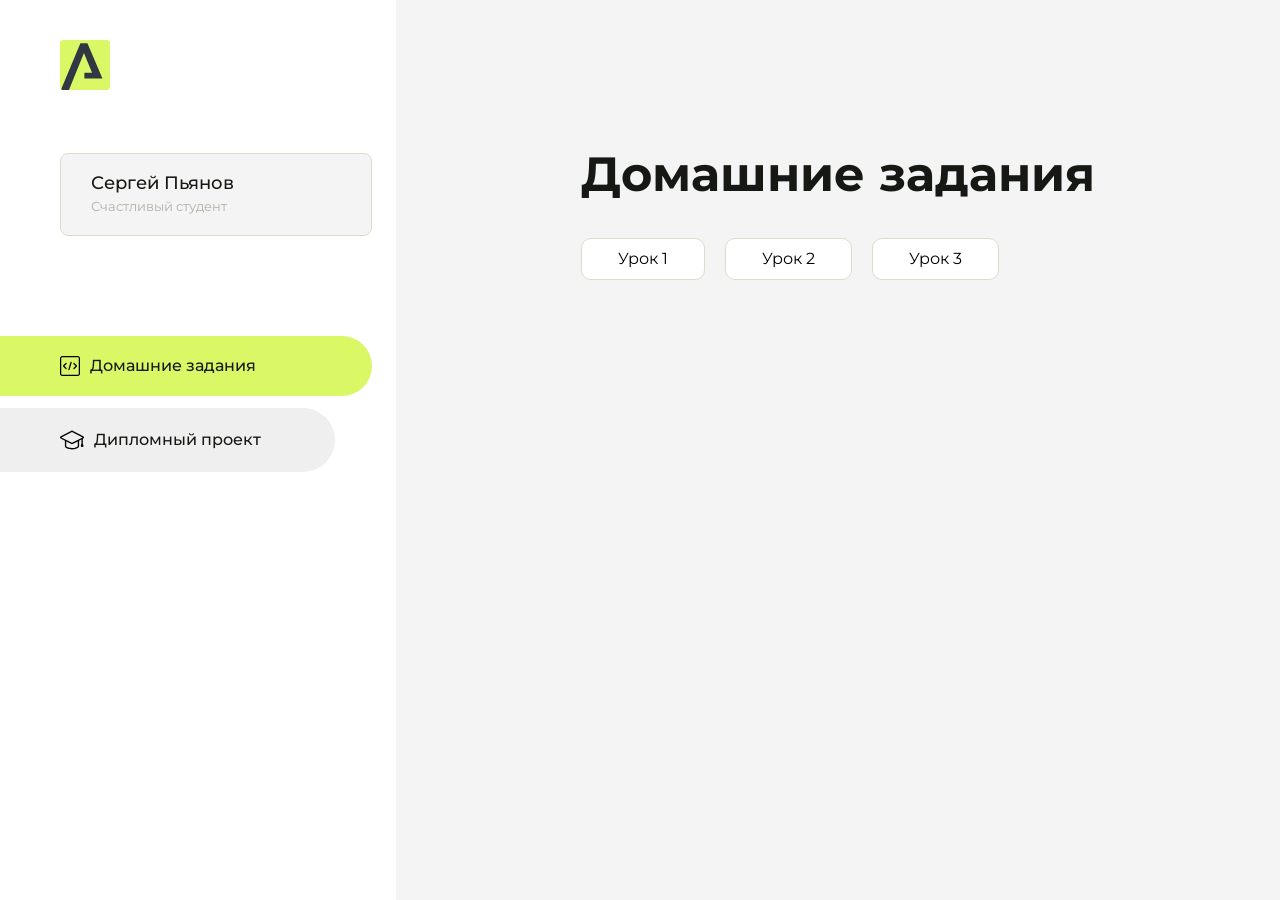
==== index.html @ 011b65bd "Update index.html" ====
<!DOCTYPE html>
<html lang="en">
<head>
    <meta charset="UTF-8">
    <meta name="viewport" content="width=device-width, initial-scale=1.0">
    <title>Домашняя работа</title>
    <link rel="shortcut icon" href="src/logo.ico" type="image/x-icon">
    <link rel="preconnect" href="https://fonts.googleapis.com">
    <link rel="preconnect" href="https://fonts.gstatic.com" crossorigin>
    <link href="https://fonts.googleapis.com/css2?family=Montserrat:wght@400;500;700&family=Rubik:wght@500&display=swap"
          rel="stylesheet">
    <link rel="stylesheet" href="src/style.css">
</head>
<body id="body">
<div class="overlay" id="overlay"></div>
<div class="layout">
    <div class="burger" id="burger">
        <svg viewBox="0 0 24 24" fill="none" xmlns="http://www.w3.org/2000/svg">
            <g id="SVGRepo_bgCarrier" stroke-width="0"></g>
            <g id="SVGRepo_tracerCarrier" stroke-linecap="round" stroke-linejoin="round"></g>
            <g id="SVGRepo_iconCarrier">
                <path d="M4 18L20 18" stroke="#DAF765" stroke-width="2" stroke-linecap="round"></path>
                <path d="M4 12L20 12" stroke="#DAF765" stroke-width="2" stroke-linecap="round"></path>
                <path d="M4 6L20 6" stroke="#DAF765" stroke-width="2" stroke-linecap="round"></path>
            </g>
        </svg>
    </div>
    <aside class="sidebar" id="sidebar">
        <div class="sidebar__inner">
            <div class="logo">
                <svg width="50" height="50" viewBox="0 0 50 50" fill="none" xmlns="http://www.w3.org/2000/svg">
                    <g clip-path="url(#clip0_513_74730)">
                        <path d="M46.17 -0.257004H3.83C1.57281 -0.257004 -0.257 1.57281 -0.257 3.83V46.17C-0.257 48.4272 1.57281 50.257 3.83 50.257H46.17C48.4272 50.257 50.257 48.4272 50.257 46.17V3.83C50.257 1.57281 48.4272 -0.257004 46.17 -0.257004Z"
                              fill="#DAF765"/>
                        <path d="M24.375 38.4H42.461L27.441 3.1585H20.4355C20.4355 3.1585 6.7895 35.881 1.1945 49.294C2.015 50.0275 3.0945 50.257 3.6945 50.257H8.8445L23.954 13.07L32.0465 32.8285H24.375V38.4Z"
                              fill="#323843"/>
                    </g>
                    <defs>
                        <clipPath id="clip0_513_74730">
                            <rect width="50" height="50" fill="white"/>
                        </clipPath>
                    </defs>
                </svg>
            </div>
            <div class="sidebar__user">
                <div class="sidebar__name">Сергей Пьянов</div>
                <div class="sidebar__text">Счастливый студент</div>
            </div>
            <div class="sidebar__tabs">
                <div class="sidebar__item">
                    <button class="sidebar__button active" id="tasks">
                        <svg xmlns="http://www.w3.org/2000/svg" width="20" height="20" viewBox="0 0 20 20" fill="none">
                            <g clip-path="url(#clip0_704_74543)">
                                <path d="M17.7083 20H2.29167C1.0275 20 0 18.9725 0 17.7083V2.29167C0 1.0275 1.0275 0 2.29167 0H17.7083C18.9725 0 20 1.0275 20 2.29167V17.7083C20 18.9725 18.9725 20 17.7083 20ZM2.29167 1.25C1.7175 1.25 1.25 1.7175 1.25 2.29167V17.7083C1.25 18.2825 1.7175 18.75 2.29167 18.75H17.7083C18.2825 18.75 18.75 18.2825 18.75 17.7083V2.29167C18.75 1.7175 18.2825 1.25 17.7083 1.25H2.29167Z"
                                      fill="black"/>
                                <path d="M6.04167 13.125C5.88167 13.125 5.72167 13.0642 5.6 12.9417L3.1 10.4417C2.85583 10.1975 2.85583 9.80167 3.1 9.5575L5.6 7.0575C5.84417 6.81333 6.24 6.81333 6.48417 7.0575C6.72833 7.30167 6.72833 7.6975 6.48417 7.94167L4.42583 10L6.48417 12.0583C6.72833 12.3025 6.72833 12.6983 6.48417 12.9425C6.36167 13.0642 6.20167 13.125 6.04167 13.125Z"
                                      fill="black"/>
                                <path d="M8.95833 14.1667C8.9 14.1667 8.84 14.1583 8.78167 14.1417C8.45083 14.0442 8.26083 13.6967 8.35833 13.3658L10.4417 6.28251C10.5392 5.95084 10.8892 5.76417 11.2175 5.85917C11.5483 5.95667 11.7383 6.30417 11.6408 6.63501L9.5575 13.7183C9.47833 13.9908 9.22833 14.1667 8.95833 14.1667Z"
                                      fill="black"/>
                                <path d="M13.9583 13.125C13.7983 13.125 13.6383 13.0642 13.5167 12.9417C13.2725 12.6975 13.2725 12.3017 13.5167 12.0575L15.575 9.99916L13.5167 7.94083C13.2725 7.69666 13.2725 7.30083 13.5167 7.05666C13.7608 6.81249 14.1567 6.81249 14.4008 7.05666L16.9008 9.55666C17.145 9.80083 17.145 10.1967 16.9008 10.4408L14.4008 12.9408C14.2783 13.0642 14.1183 13.125 13.9583 13.125Z"
                                      fill="black"/>
                            </g>
                            <defs>
                                <clipPath id="clip0_704_74543">
                                    <rect width="20" height="20" fill="white"/>
                                </clipPath>
                            </defs>
                        </svg>
                        <span>Домашние задания</span></button>
                </div>
                <div class="sidebar__item">
                    <button class="sidebar__button" id="diplom">
                        <svg xmlns="http://www.w3.org/2000/svg" width="24" height="24" viewBox="0 0 24 24" fill="none">
                            <g clip-path="url(#clip0_704_74553)">
                                <path d="M23.2628 10.5971C23.7176 10.365 24 9.90375 24 9.39337C24 8.883 23.7176 8.42175 23.2628 8.18962L12.6135 2.75362C12.2291 2.55824 11.7705 2.55787 11.3854 2.75399L0.736875 8.19C0.282375 8.42175 0 8.883 0 9.39337C0 9.90375 0.282375 10.365 0.736875 10.5971L4.89038 12.7177V18.2074C4.89038 19.8154 8.412 21.393 12 21.393C15.5884 21.393 19.1096 19.815 19.1096 18.2074V12.7174L21.4609 11.517V15.8017L20.901 17.2305C20.7409 17.6389 20.7934 18.0994 21.0405 18.4616C21.2876 18.8246 21.6979 19.041 22.1366 19.041C22.5754 19.041 22.9852 18.8246 23.2324 18.462C23.4795 18.099 23.532 17.6385 23.3719 17.2301L22.8124 15.8021V10.827L23.2628 10.5971ZM17.7623 18.1721C17.6198 18.6375 15.3491 20.0419 12 20.0419C8.65088 20.0419 6.38025 18.6375 6.2415 18.2074V12.3037L6.23887 12.3019C6.23812 12.057 6.1065 11.8207 5.87325 11.7019L1.3515 9.39337L12 3.95737L22.6489 9.39337L12 14.8294L5.87325 11.7019C5.54063 11.5331 4.6695 11.6674 4.5 12C4.33012 12.3322 4.55813 12.5479 4.89038 12.7177L11.3857 16.0331C11.5781 16.1314 11.7889 16.1805 12 16.1805C12.2107 16.1805 12.4222 16.1314 12.6146 16.0331L17.7593 13.407L17.7623 18.1721Z"
                                      fill="black"/>
                            </g>
                            <defs>
                                <clipPath id="clip0_704_74553">
                                    <rect width="24" height="24" fill="white"/>
                                </clipPath>
                            </defs>
                        </svg>
                        <span>Дипломный проект</span></button>
                </div>
            </div>
        </div>

    </aside>
    <div class="content">
        <div class="container">
            <div class="content__block" id="tasksBlock">
                <div class="content__title">Домашние задания</div>
                <ul class="content__list">
                    <li class="content__list-item">
                        <a href="Hello-arokenru/index.html">Урок 1</a>
                    </li>
                    <li class="content__list-item">
                        <a href="FIT-STUDIO/index.html">Урок 2</a>
                    </li>
                    <li class="content__list-item">
                        <a href="Table/index.html">Урок 3</a>
                    </li>
                </ul>
            </div>
            <div class="content__block hidden" id="diplomBlock">
                <div class="content__title">Дипломный проект</div>
                <div class="content__list-diplom">
                    <a href="ПАПКА-С-НОМЕРОМ-УРОКА">Ссылка на ДЗ</a>
                </div>
                <div class="content__decor">
                    <div class="content__decor-text">Давай проверим, чему ты научился!</div>
                    <div class="content__decor-img">
                        <img src="src/decor.png" alt="decor">
                    </div>
                </div>
            </div>
        </div>
    </div>
</div>
<script src="src/index.js"></script>
</body>
</html>
---- src/style.css ----
*{padding: 0;margin: 0;border: 0;}
*,*:before,*:after{-webkit-box-sizing: border-box;box-sizing: border-box;}
:focus,:active{outline: none;}
a:focus,a:active{outline: none;}
nav,footer,header,aside{display: block;}
html,body{
    height:100%;width:100%;
    font-size:100%;line-height:1;-ms-text-size-adjust:100%;-moz-text-size-adjust:100%;-webkit-text-size-adjust:100%;}
input,button,textarea{font-family:inherit;}
input::-ms-clear{display: none;}
button{cursor: pointer;}
button::-moz-focus-inner{padding:0;border:0;}
a,a:visited{text-decoration: none;}
a:hover{text-decoration: none;}
ul li{list-style: none;}
img{vertical-align: top;}
h1,h2,h3,h4,h5,h6{font-size:inherit;font-weight: inherit;}
a{color:inherit;}



body {
    font-family: "Montserrat",SansSerif;
    color: black;
}

body.overflow {
    overflow: hidden;
}



.layout {
    display: -webkit-box;
    display: -ms-flexbox;
    display: flex;
    min-height: 100vh;
}

.sidebar {
    padding: 40px 24px 40px 0;
    -ms-flex-negative: 0;
    flex-shrink: 0;
    background-color: white;
}



.content {
    -webkit-box-flex: 1;
    -ms-flex-positive: 1;
    flex-grow: 1;
    background-color: #F4F4F4;
}

.container {
    display: -webkit-box;
    display: -ms-flexbox;
    display: flex;
    -webkit-box-orient: vertical;
    -webkit-box-direction: normal;
    -ms-flex-direction: column;
    flex-direction: column;
    -webkit-box-pack: center;
    -ms-flex-pack: center;
    justify-content: center;
    -webkit-box-align: center;
    -ms-flex-align: center;
    align-items: center;
    padding: 150px 60px 80px 60px;
}


.logo {
    margin-left: 60px;
    margin-bottom: 60px;
}

.sidebar__user {
    background-color: #F4F4F4;
    padding: 20px 30px;
    margin-left: 60px;
    margin-bottom: 100px;
    border-radius: 8px;
    border: 1px solid #DADEC9;
}

.sidebar__name {
    color:#161814;
    font-size: 18px;
    font-weight: 500;
    margin-bottom: 6px;
}

.sidebar__text {
    color: #AFB1A7;
    font-size: 13px;
    font-weight: 400;
    line-height: 130%; /* 16.9px */
}

.sidebar__item {
    width: 372px;
}

.sidebar__button {
    display: -webkit-box;
    display: -ms-flexbox;
    display: flex;
    -webkit-box-align: center;
    -ms-flex-align: center;
    align-items: center;
    gap: 10px;
    padding: 20px 60px;
    margin-bottom: 12px;
    border-radius: 0px 100px 100px 0px;
    -webkit-transition: all .5s;
    -o-transition: all .5s;
    transition: all .5s;
    cursor: pointer;
    width: 90%;
    color:#161814;
    font-size: 16px;
    font-weight: 500;
}

.sidebar__button.active , .sidebar__button:hover {
    width: 100%;
    background-color: #DAF765;
}


.content__title {
    color: #161814;
    font-size: 48px;
    font-weight: 700;
    margin-bottom: 40px;
}

.content__list {
    display: -webkit-box;
    display: -ms-flexbox;
    display: flex;
    -webkit-box-align: center;
    -ms-flex-align: center;
    align-items: center;
    -ms-flex-wrap: wrap;
    flex-wrap: wrap;
    gap: 20px;
}



.content__list-item  {
    cursor: pointer;
    padding: 12px 18px;
    background-color: #fff;
    border-radius: 10px;
    border: 1px solid #DADEC9;
    -webkit-transition: all .3s;
    -o-transition: all .3s;
    transition: all .3s;
}

.content__list-item:hover,.content__list-diplom:hover {
    background-color: #AFB1A7;
}

li a {
    padding: 12px 18px;

}


.content__list-diplom {
    -webkit-transition: all .3s;
    -o-transition: all .3s;
    transition: all .3s;
    display: inline-block;
    padding: 12px 18px;
    background-color: #fff;
    border-radius: 10px;
    border: 1px solid #DADEC9;
}

.content__decor {
    display: -webkit-box;
    display: -ms-flexbox;
    display: flex;
    -webkit-box-align: center;
    -ms-flex-align: center;
    align-items: center;
}

.content__decor-text {
    color:#BEDD44;
    font-size: 36px;
    font-weight: 700;
    line-height: 110%; /* 39.6px */
}

.content__block {
    max-width: 1200px;
}

.content__block.hidden {
    display: none;
}

.content__decor-img img{
    width: 100%;
}

.burger {
    display: none;
    padding: 5px;
    position: fixed;
    top: 3%;
    right: 7%;
    width: 40px;
    height: 40px;
    background-color: #161814;
    border-radius: 50%;
    z-index: 10;
    border: 1px solid #DAF765;
}

@media (max-width: 768px) {
    .burger {
        display: block;
    }

    .sidebar {
        -webkit-transition: all .3s;
        -o-transition: all .3s;
        transition: all .3s;
        -webkit-transform: translateX(-100%);
        -ms-transform: translateX(-100%);
        transform: translateX(-100%);
        position: fixed;
        top: 0;
        left: 0;
        bottom: 0;
        z-index: 5;
    }

    .sidebar.show {
        -webkit-transform: translateX(0%);
        -ms-transform: translateX(0%);
        transform: translateX(0%);
    }

    .overlay {
        opacity: 0;
        pointer-events: none;
        -webkit-transition: all .3s;
        -o-transition: all .3s;
        transition: all .3s;
        position: absolute;
        top: 0;
        right: 0;
        left: 0;
        bottom: 0;
        z-index: 3;
        background-color: #000000e0;
    }

    .overlay.show {
        opacity: 1;
        pointer-events: all;
    }

    .container {
        padding: 40px 20px;
        min-height: 100%;
    }

    .content__decor {
        margin-top: 20px;
        -webkit-box-orient: vertical;
        -webkit-box-direction: normal;
        -ms-flex-direction: column;
        flex-direction: column;
    }
}

@media (max-width: 400px) {
    .sidebar__user {
        margin-left: 0;
    }
}
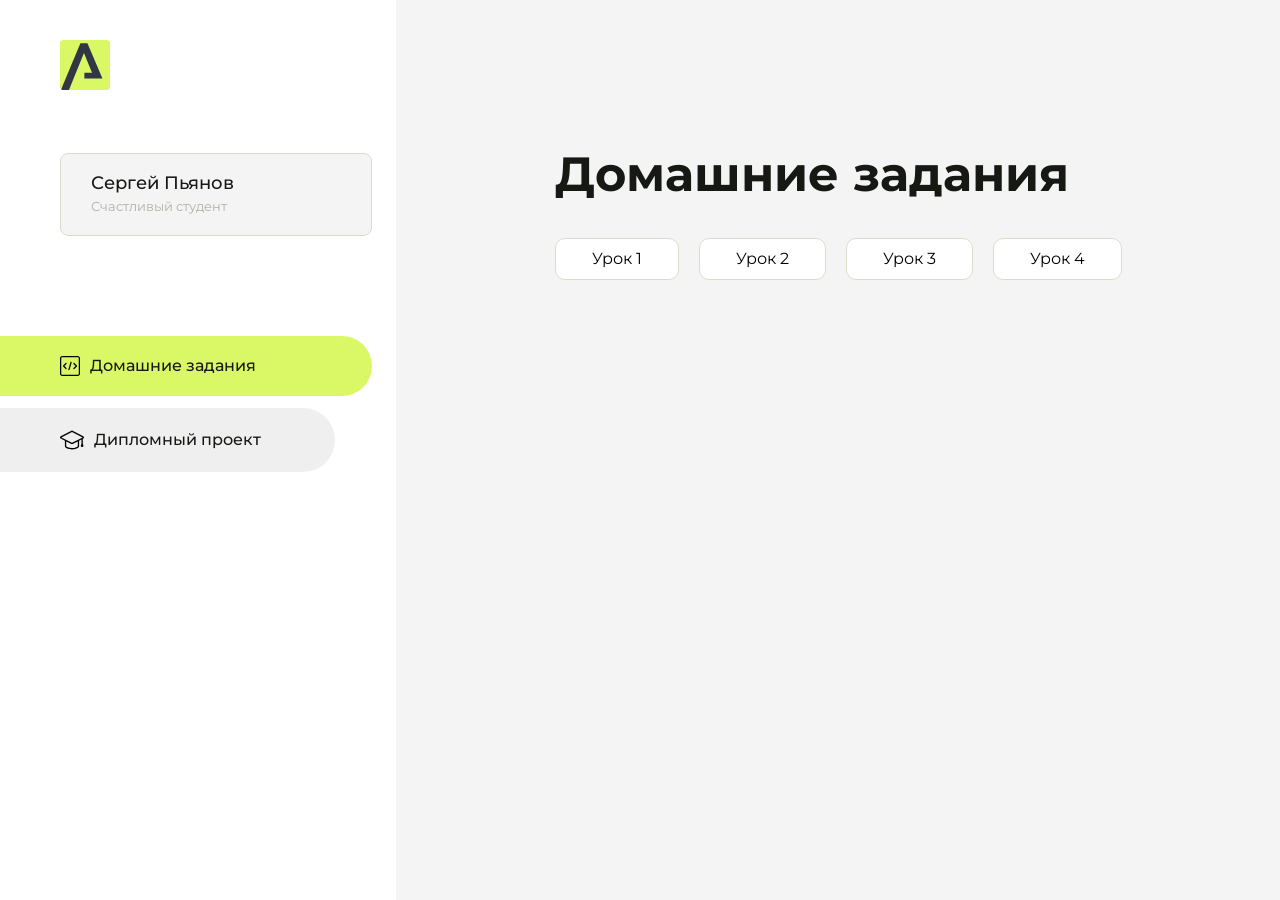
==== commit 3d7b8c1e: "Update index.html" ====
--- a/index.html
+++ b/index.html
@@ -101,6 +101,9 @@
                     <li class="content__list-item">
                         <a href="Table/index.html">Урок 3</a>
                     </li>
+                    <li class="content__list-item">
+                        <a href="Form/index.html">Урок 4</a>
+                    </li>
                 </ul>
             </div>
             <div class="content__block hidden" id="diplomBlock">
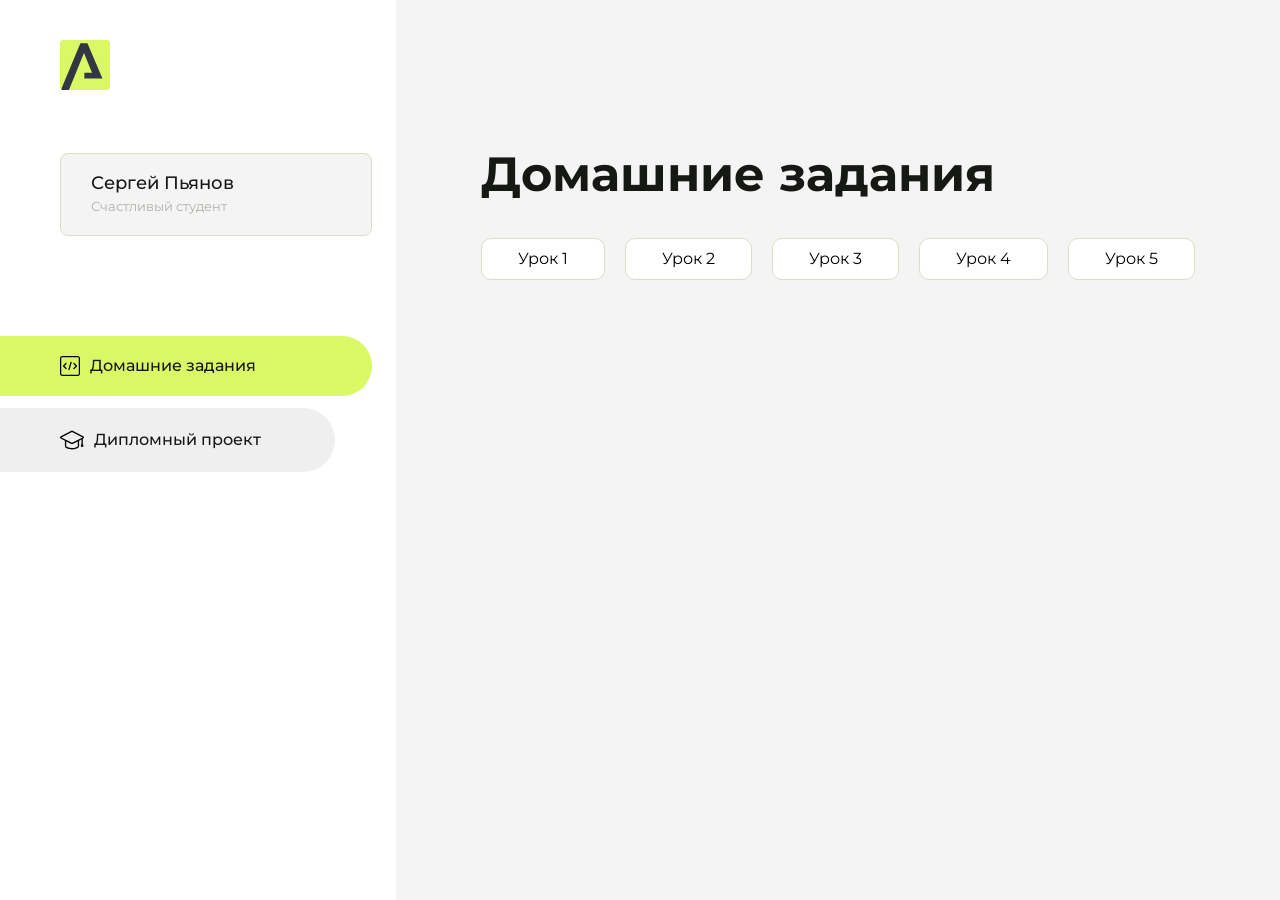
==== commit 07954feb: "Update index.html" ====
--- a/index.html
+++ b/index.html
@@ -96,13 +96,16 @@
                         <a href="Hello-arokenru/index.html">Урок 1</a>
                     </li>
                     <li class="content__list-item">
-                        <a href="FIT-STUDIO/index.html">Урок 2</a>
+                        <a href="FIT-STUDIO/article.html">Урок 2</a>
                     </li>
                     <li class="content__list-item">
                         <a href="Table/index.html">Урок 3</a>
                     </li>
                     <li class="content__list-item">
                         <a href="Form/index.html">Урок 4</a>
+                    </li>
+                    <li class="content__list-item">
+                        <a href="Flex-Header/index.html">Урок 5</a>
                     </li>
                 </ul>
             </div>
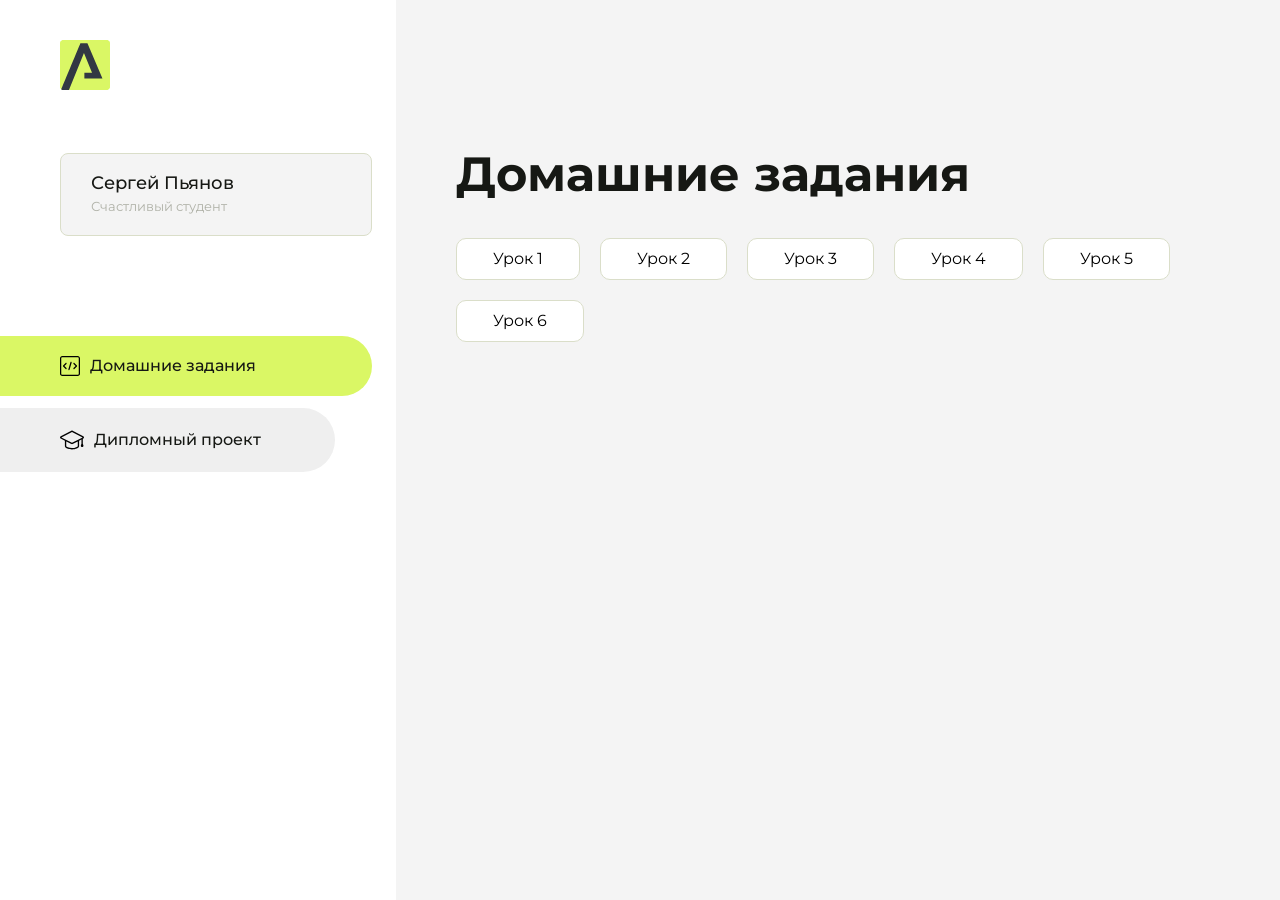
==== commit 85f78ed7: "Update index.html" ====
--- a/index.html
+++ b/index.html
@@ -107,6 +107,9 @@
                     <li class="content__list-item">
                         <a href="Flex-Header/index.html">Урок 5</a>
                     </li>
+                    <li class="content__list-item">
+                        <a href="Form-2/index.html">Урок 6</a>
+                    </li>
                 </ul>
             </div>
             <div class="content__block hidden" id="diplomBlock">
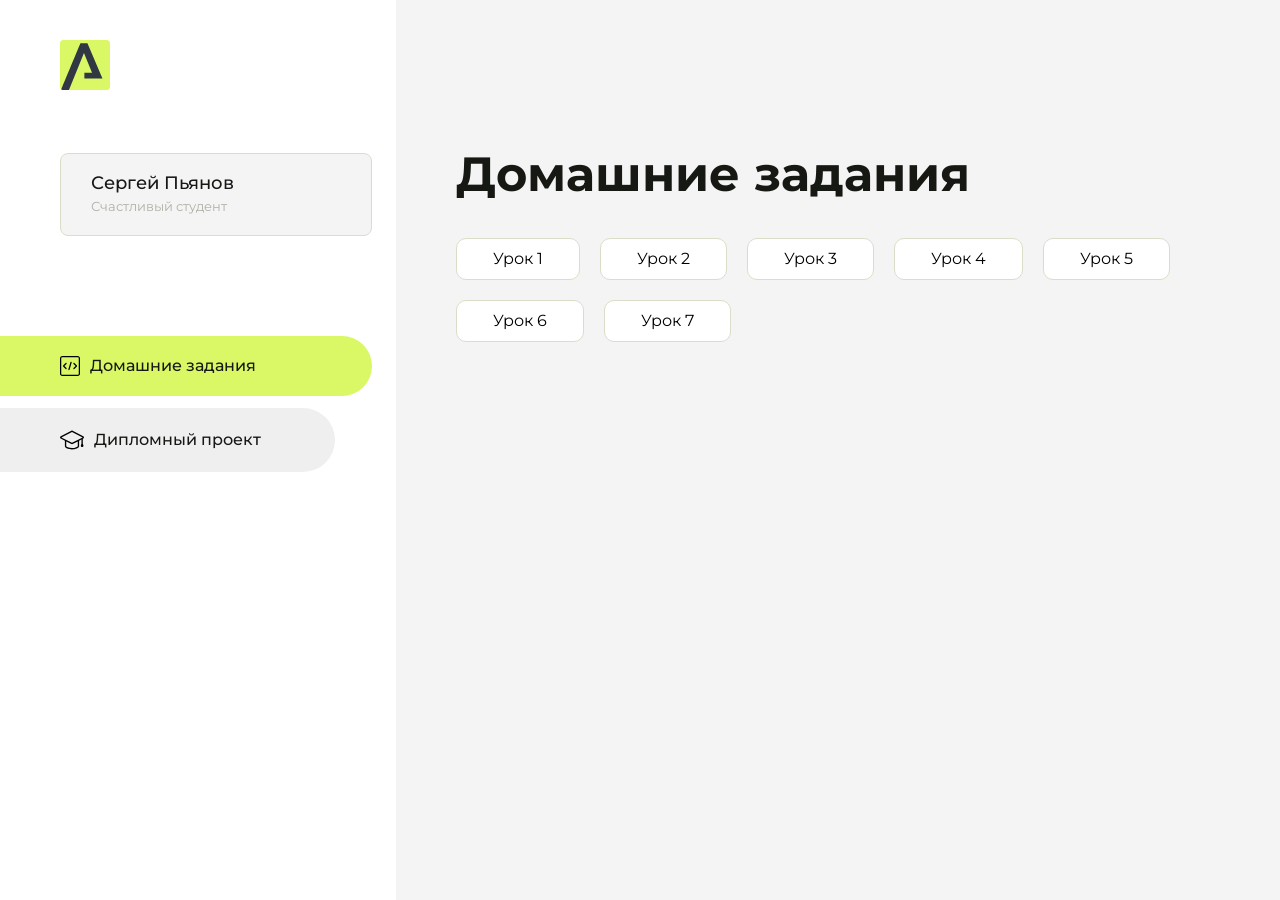
==== commit 737ba63f: "Update index.html" ====
--- a/index.html
+++ b/index.html
@@ -96,7 +96,7 @@
                         <a href="Hello-arokenru/index.html">Урок 1</a>
                     </li>
                     <li class="content__list-item">
-                        <a href="FIT-STUDIO/article.html">Урок 2</a>
+                        <a href="FIT-STUDIO/index.html">Урок 2</a>
                     </li>
                     <li class="content__list-item">
                         <a href="Table/index.html">Урок 3</a>
@@ -109,6 +109,9 @@
                     </li>
                     <li class="content__list-item">
                         <a href="Form-2/index.html">Урок 6</a>
+                    </li>
+                    <li class="content__list-item">
+                        <a href="grid/index.html">Урок 7</a>
                     </li>
                 </ul>
             </div>
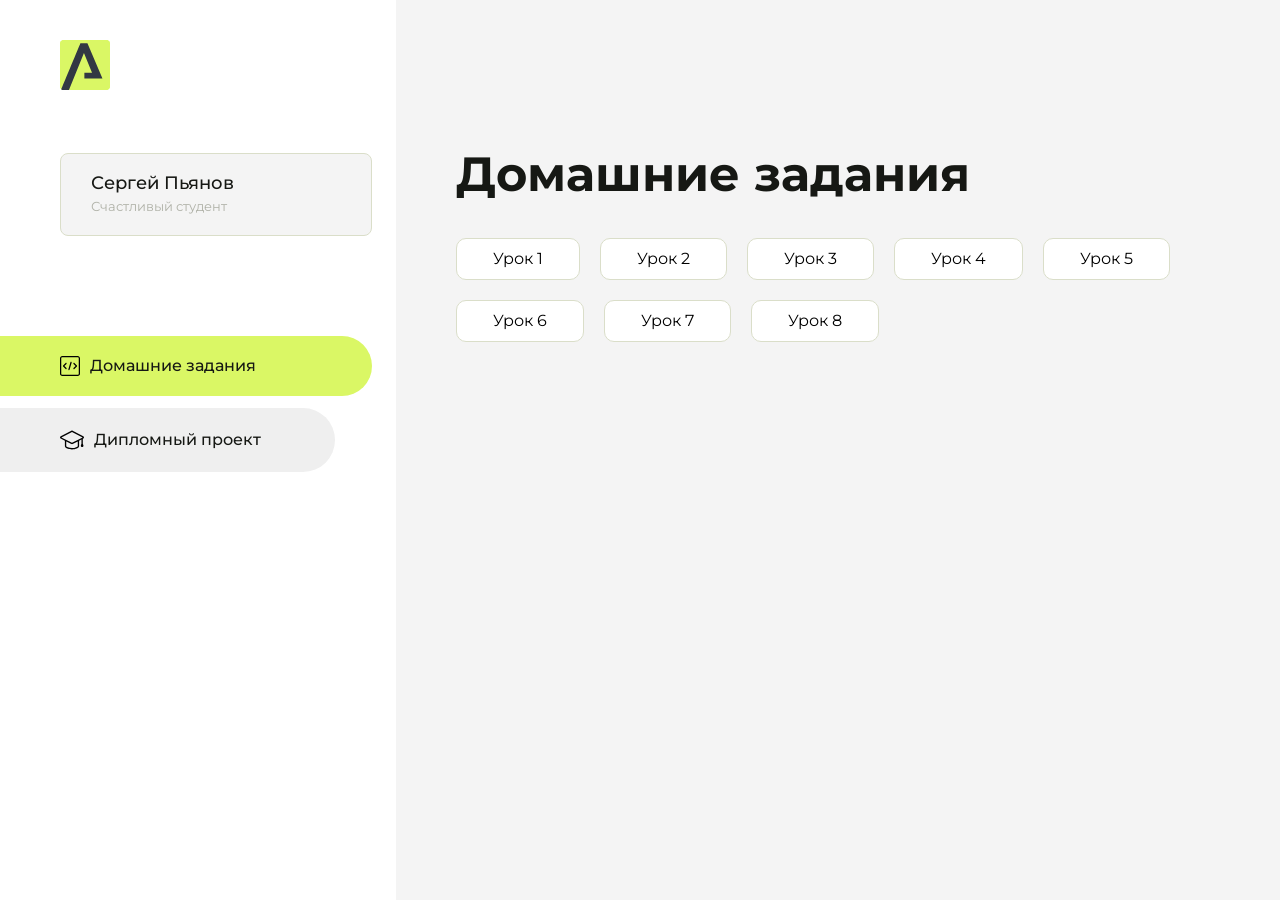
==== commit 7fa639cc: "Update index.html" ====
--- a/index.html
+++ b/index.html
@@ -113,6 +113,9 @@
                     <li class="content__list-item">
                         <a href="grid/index.html">Урок 7</a>
                     </li>
+                    <li class="content__list-item">
+                        <a href="Nike/index.html">Урок 8</a>
+                    </li>
                 </ul>
             </div>
             <div class="content__block hidden" id="diplomBlock">
